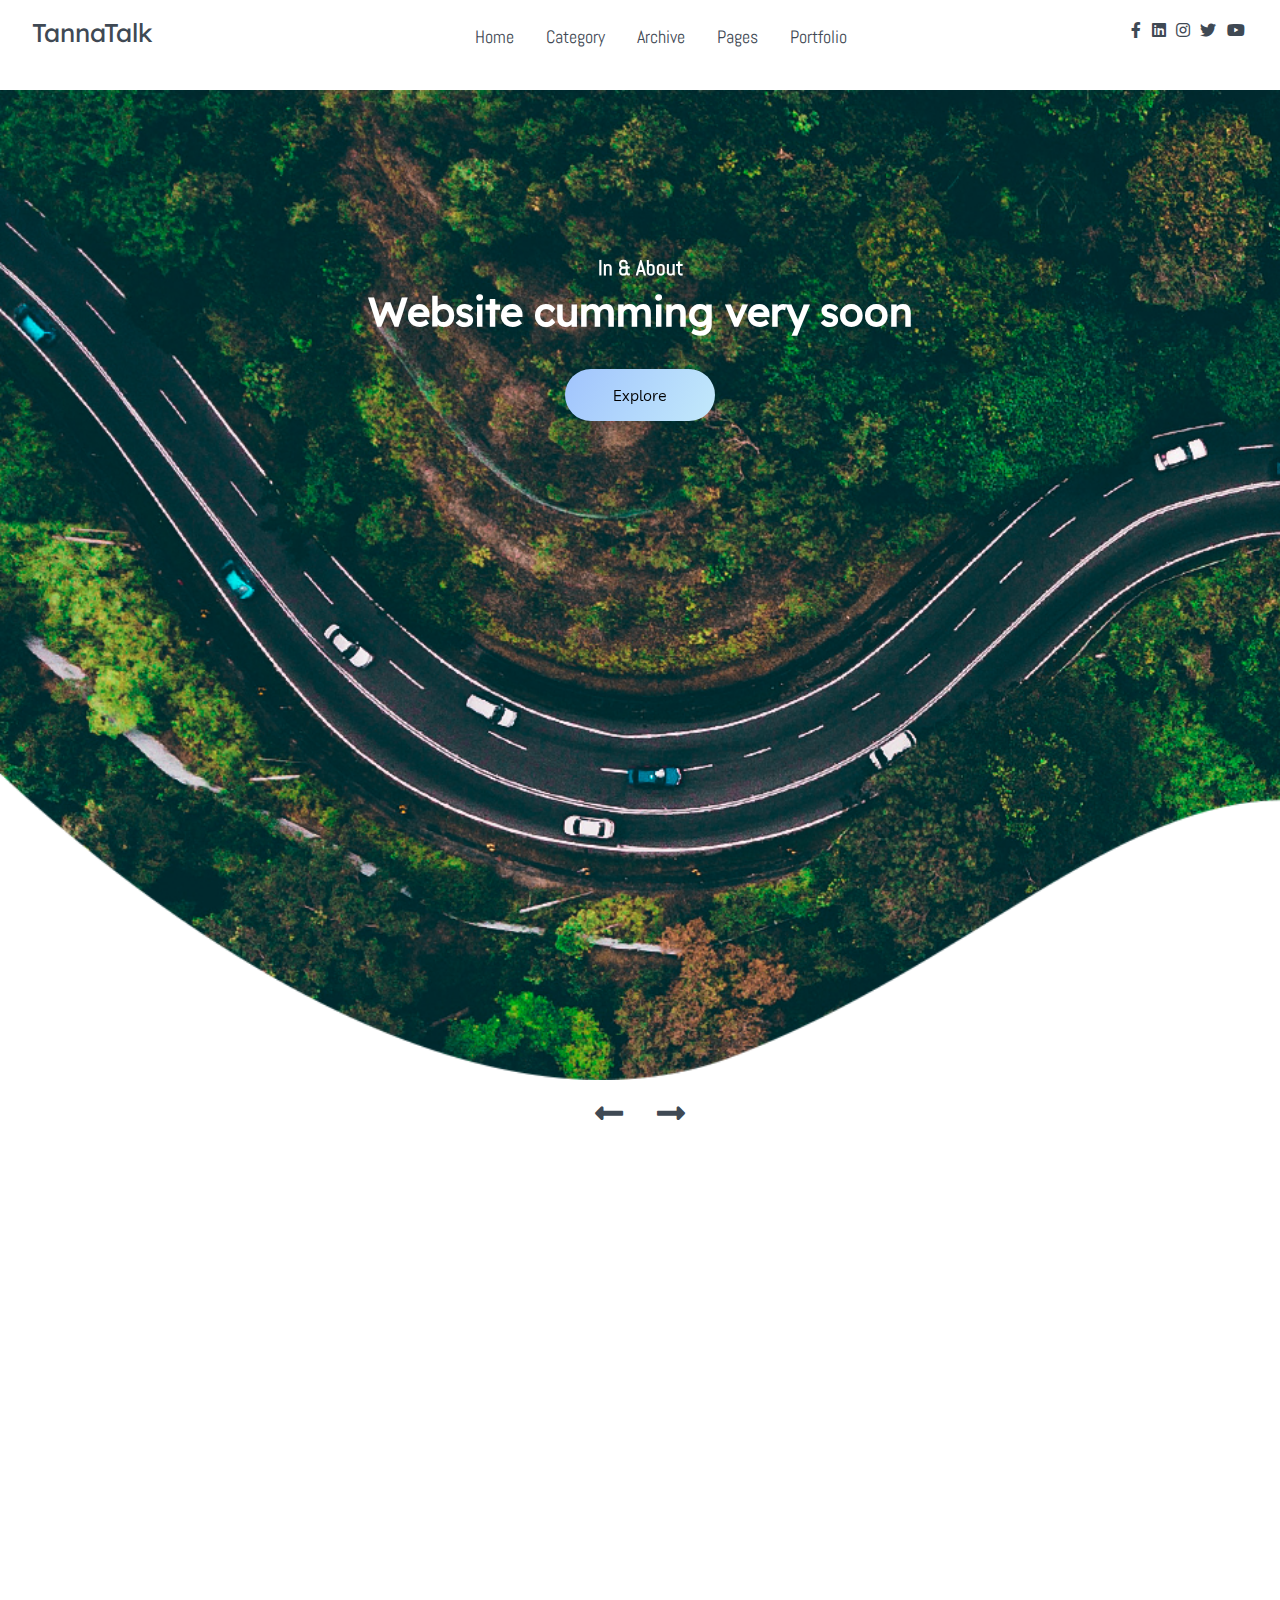
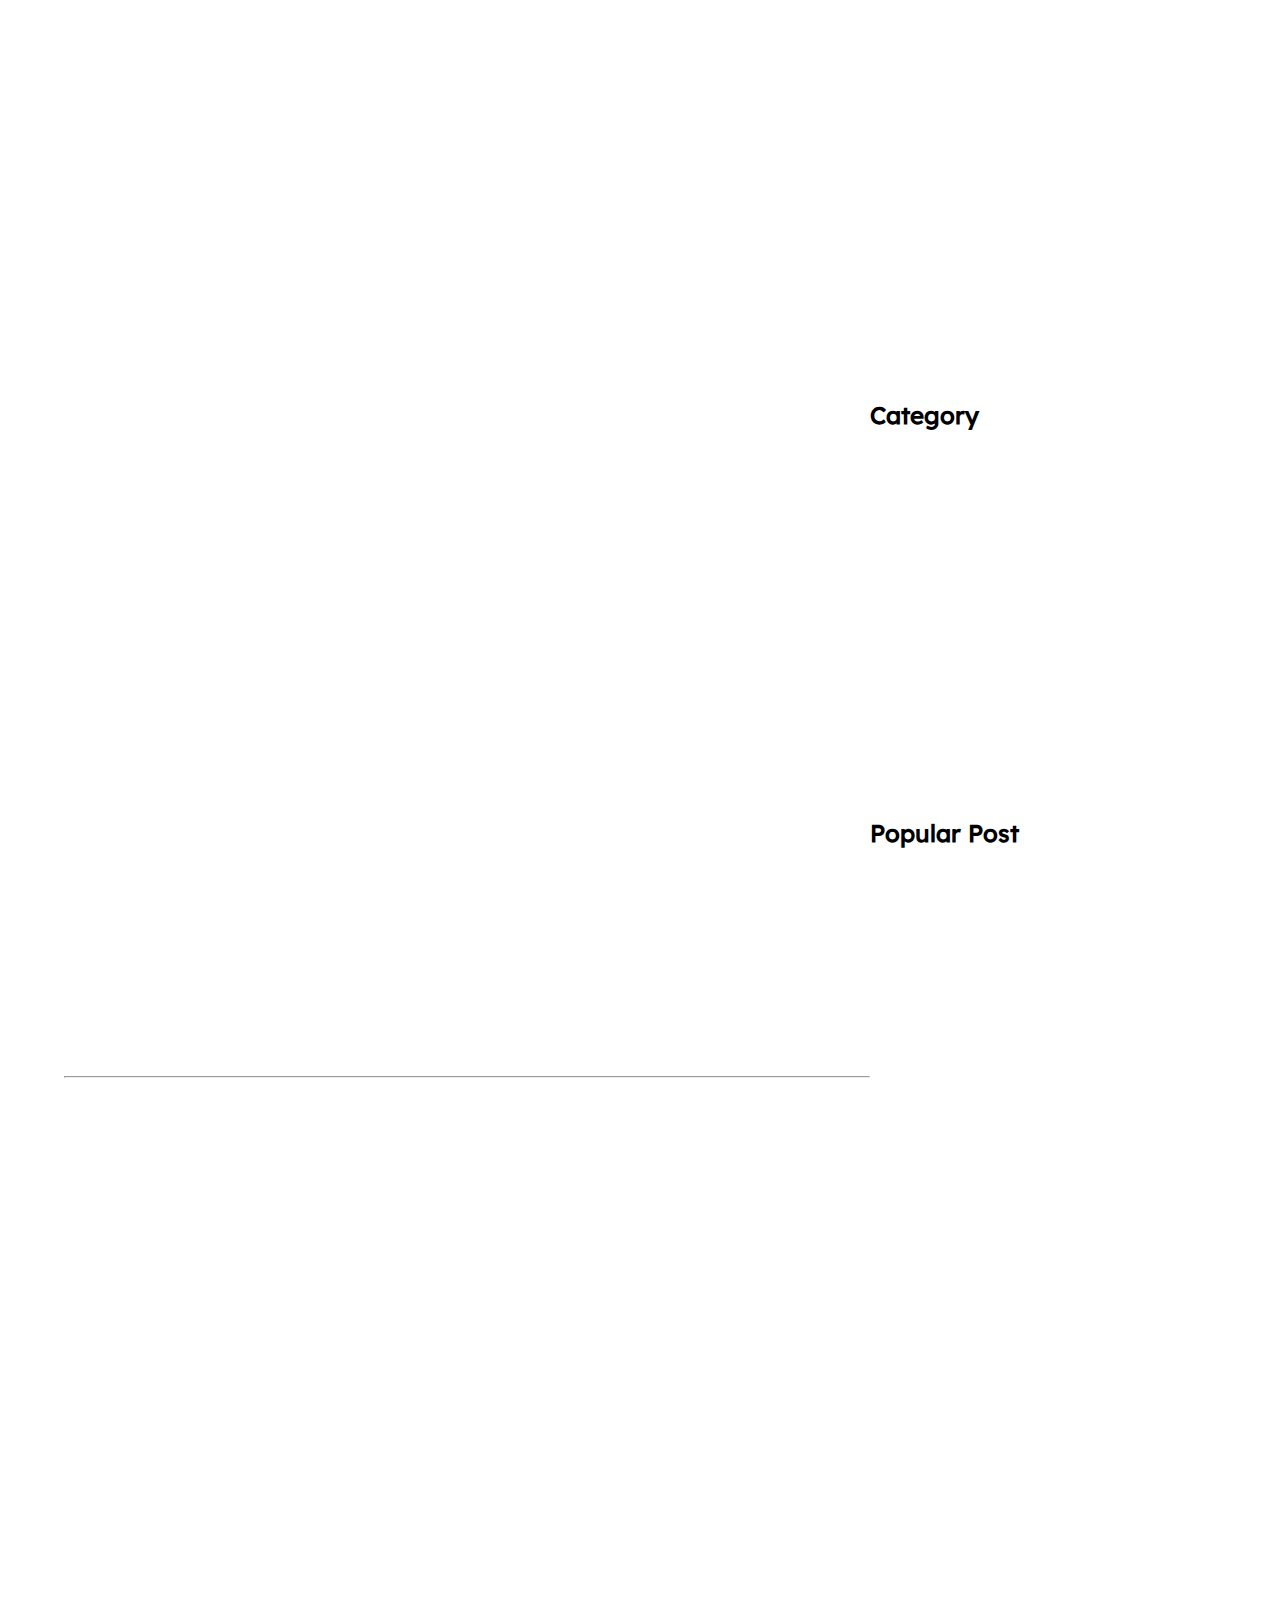
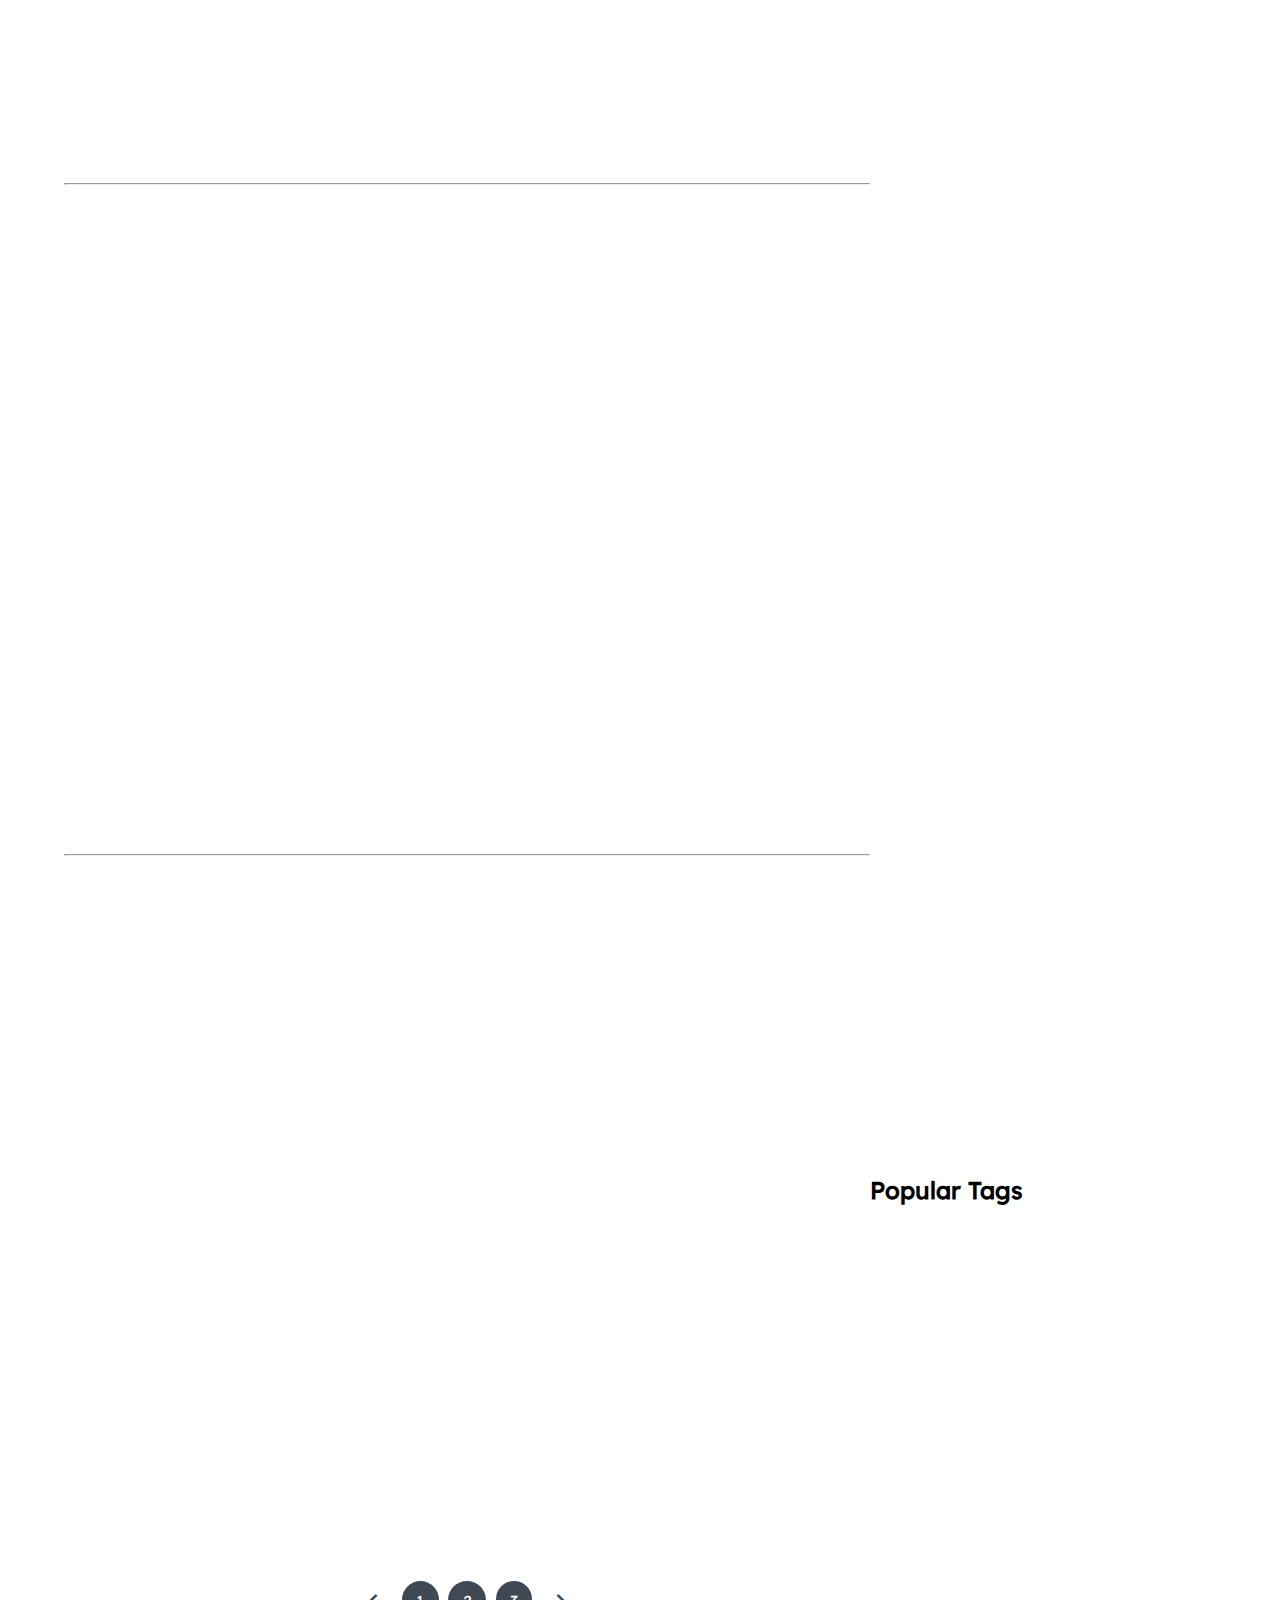
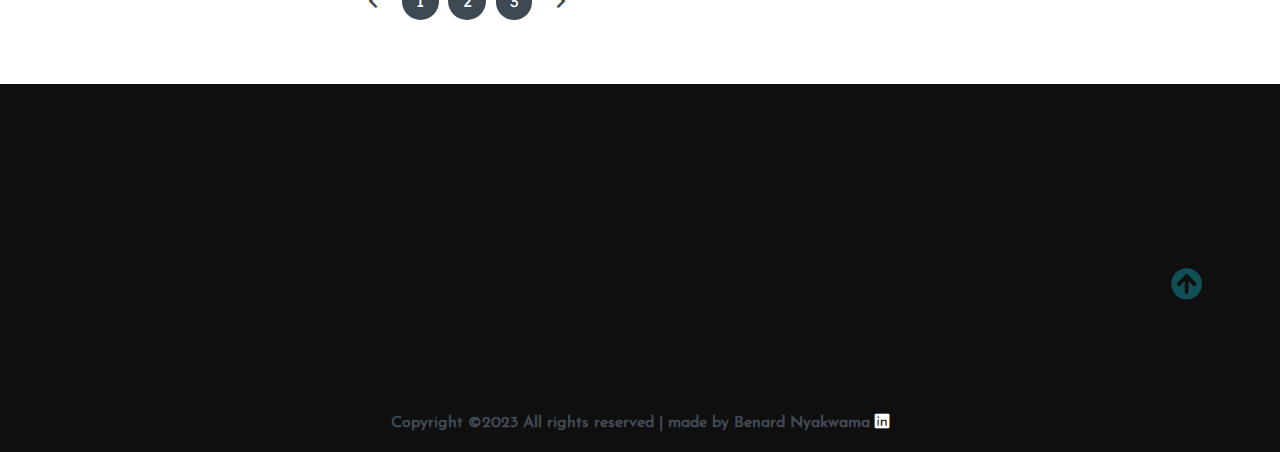
==== index.html @ f49af549 "Rename Index.html to index.html" ====
<!DOCTYPE html>
<html lang="en">
  <head>
    <meta charset="UTF-8" />
    <meta name="viewport" content="width=device-width, initial-scale=1.0" />
    <meta http-equiv="X-UA-Compatible" content="ie=edge" />
    <title>Blooger</title>

    <!-- Font Awesome Icons -->
    <link rel="stylesheet" href="./css/all.css" />

    <!-- --------- Owl-Carousel ------------------->
    <link rel="stylesheet" href="./css/owl.carousel.min.css" />
    <link rel="stylesheet" href="./css/owl.theme.default.min.css" />

    <!-- ------------ AOS Library ------------------------- -->
    <link rel="stylesheet" href="./css/aos.css" />

    <!-- Custom Style   -->
    <link rel="stylesheet" href="./css/Style.css" />
  </head>

  <body>
    <!-- ----------------------------  Navigation ---------------------------------------------- -->

    <nav class="nav">
      <div class="nav-menu flex-row">
        <div class="nav-brand">
          <a href="#" class="text-gray">TannaTalk</a>
        </div>
        <div class="toggle-collapse">
          <div class="toggle-icons">
            <i class="fas fa-bars"></i>
          </div>
        </div>
        <div>
          <ul class="nav-items">
            <li class="nav-link">
              <a href="#">Home</a>
            </li>
            <li class="nav-link">
              <a href="#">Category</a>
            </li>
            <li class="nav-link">
              <a href="#">Archive</a>
            </li>
            <li class="nav-link">
              <a href="#">Pages</a>
            </li>
            <li class="nav-link">
              <a href="portfolio.html">Portfolio</a>
            </li>
          </ul>
        </div>
        <div class="social text-gray">
          <a href="#"><i class="fab fa-facebook-f"></i></a>
          <a href="https://www.linkedin.com/in/benard-nyakwama-08047a1a4/"
            ><i class="fab fa-linkedin"></i
          ></a>
          <a href="#"><i class="fab fa-instagram"></i></a>
          <a href="https://twitter.com/bennardtanna"
            ><i class="fab fa-twitter"></i
          ></a>
          <a href="#"><i class="fab fa-youtube"></i></a>
        </div>
      </div>
    </nav>

    <!-- ------------x---------------  Navigation --------------------------x------------------- -->

    <!----------------------------- Main Site Section ------------------------------>

    <main>
      <!------------------------ Site Title ---------------------->

      <section class="site-title">
        <div class="site-background" data-aos="fade-up" data-aos-delay="100">
          <h3>In & About</h3>
          <h1>Website cumming very soon</h1>
          <button class="btn">Explore</button>
        </div>
      </section>

      <!------------x----------- Site Title ----------x----------->

      <!-- --------------------- Blog Carousel ----------------- -->

      <section>
        <div class="blog">
          <div class="container">
            <div class="owl-carousel owl-theme blog-post">
              <div
                class="blog-content"
                data-aos="fade-right"
                data-aos-delay="200"
              >
                <img src="./assets/Blog-post/post-1.jpg" alt="post-1" />
                <div class="blog-title">
                  <h3>London Fashion week's continued the evolution</h3>
                  <button class="btn btn-blog">Fashion</button>
                  <span>2 minutes</span>
                </div>
              </div>
              <div class="blog-content" data-aos="fade-in" data-aos-delay="200">
                <img src="./assets/Blog-post/post-3.jpg" alt="post-1" />
                <div class="blog-title">
                  <h3>London Fashion week's continued the evolution</h3>
                  <button class="btn btn-blog">Fashion</button>
                  <span>2 minutes</span>
                </div>
              </div>
              <div
                class="blog-content"
                data-aos="fade-left"
                data-aos-delay="200"
              >
                <img src="./assets/Blog-post/post-2.jpg" alt="post-1" />
                <div class="blog-title">
                  <h3>London Fashion week's continued the evolution</h3>
                  <button class="btn btn-blog">Fashion</button>
                  <span>2 minutes</span>
                </div>
              </div>
              <div
                class="blog-content"
                data-aos="fade-right"
                data-aos-delay="200"
              >
                <img src="./assets/Blog-post/post-5.png" alt="post-1" />
                <div class="blog-title">
                  <h3>London Fashion week's continued the evolution</h3>
                  <button class="btn btn-blog">Fashion</button>
                  <span>2 minutes</span>
                </div>
              </div>
            </div>
            <div class="owl-navigation">
              <span class="owl-nav-prev"
                ><i class="fas fa-long-arrow-alt-left"></i
              ></span>
              <span class="owl-nav-next"
                ><i class="fas fa-long-arrow-alt-right"></i
              ></span>
            </div>
          </div>
        </div>
      </section>

      <!-- ----------x---------- Blog Carousel --------x-------- -->

      <!-- ---------------------- Site Content -------------------------->

      <section class="container">
        <div class="site-content">
          <div class="posts">
            <div class="post-content" data-aos="zoom-in" data-aos-delay="200">
              <div class="post-image">
                <div>
                  <img
                    src="./assets/Blog-post/blog1.png"
                    class="img"
                    alt="blog1"
                  />
                </div>
                <div class="post-info flex-row">
                  <span
                    ><i class="fas fa-user text-gray"></i
                    >&nbsp;&nbsp;Admin</span
                  >
                  <span
                    ><i class="fas fa-calendar-alt text-gray"></i
                    >&nbsp;&nbsp;January 23, 2023</span
                  >
                  <span>2 Commets</span>
                </div>
              </div>
              <div class="post-title">
                <a href="#"
                  >Why should boys have all the fun? it's the women who are
                  making india an alcohol-loving contry</a
                >
                <p>
                  Lorem ipsum dolor sit amet consectetur adipisicing elit. Neque
                  voluptas deserunt beatae adipisci iusto totam placeat corrupti
                  ipsum, tempora magnam incidunt aperiam tenetur a nobis,
                  voluptate, numquam architecto fugit. Eligendi quidem ipsam
                  ducimus minus magni illum similique veniam tempore unde?
                </p>
                <button class="btn post-btn">
                  Read More &nbsp; <i class="fas fa-arrow-right"></i>
                </button>
              </div>
            </div>
            <hr />
            <div class="post-content" data-aos="zoom-in" data-aos-delay="200">
              <div class="post-image">
                <div>
                  <img
                    src="./assets/Blog-post/blog2.png"
                    class="img"
                    alt="blog1"
                  />
                </div>
                <div class="post-info flex-row">
                  <span
                    ><i class="fas fa-user text-gray"></i
                    >&nbsp;&nbsp;Admin</span
                  >
                  <span
                    ><i class="fas fa-calendar-alt text-gray"></i
                    >&nbsp;&nbsp;January 23, 2023</span
                  >
                  <span>7 Commets</span>
                </div>
              </div>
              <div class="post-title">
                <a href="#"
                  >Why should boys have all the fun? it's the women who are
                  making india an alcohol-loving contry</a
                >
                <p>
                  Lorem ipsum dolor sit amet consectetur adipisicing elit. Neque
                  voluptas deserunt beatae adipisci iusto totam placeat corrupti
                  ipsum, tempora magnam incidunt aperiam tenetur a nobis,
                  voluptate, numquam architecto fugit. Eligendi quidem ipsam
                  ducimus minus magni illum similique veniam tempore unde?
                </p>
                <button class="btn post-btn">
                  Read More &nbsp; <i class="fas fa-arrow-right"></i>
                </button>
              </div>
            </div>
            <hr />
            <div class="post-content" data-aos="zoom-in" data-aos-delay="200">
              <div class="post-image">
                <div>
                  <img
                    src="./assets/Blog-post/blog3.png"
                    class="img"
                    alt="blog1"
                  />
                </div>
                <div class="post-info flex-row">
                  <span
                    ><i class="fas fa-user text-gray"></i
                    >&nbsp;&nbsp;Admin</span
                  >
                  <span
                    ><i class="fas fa-calendar-alt text-gray"></i
                    >&nbsp;&nbsp;January 23, 2023</span
                  >
                  <span>5 Commets</span>
                </div>
              </div>
              <div class="post-title">
                <a href="#"
                  >New data recording system to better analyse road accidents</a
                >
                <p>
                  Lorem ipsum dolor sit amet consectetur adipisicing elit. Neque
                  voluptas deserunt beatae adipisci iusto totam placeat corrupti
                  ipsum, tempora magnam incidunt aperiam tenetur a nobis,
                  voluptate, numquam architecto fugit. Eligendi quidem ipsam
                  ducimus minus magni illum similique veniam tempore unde?
                </p>
                <button class="btn post-btn">
                  Read More &nbsp; <i class="fas fa-arrow-right"></i>
                </button>
              </div>
            </div>
            <hr />
            <div class="post-content" data-aos="zoom-in" data-aos-delay="200">
              <div class="post-image">
                <div>
                  <img
                    src="./assets/Blog-post/blog4.png"
                    class="img"
                    alt="blog1"
                  />
                </div>
                <div class="post-info flex-row">
                  <span
                    ><i class="fas fa-user text-gray"></i
                    >&nbsp;&nbsp;Admin</span
                  >
                  <span
                    ><i class="fas fa-calendar-alt text-gray"></i
                    >&nbsp;&nbsp;January 23, 2023</span
                  >
                  <span>12 Commets</span>
                </div>
              </div>
              <div class="post-title">
                <a href="#"
                  >New data recording system to better analyse road accidents</a
                >
                <p>
                  Lorem ipsum dolor sit amet consectetur adipisicing elit. Neque
                  voluptas deserunt beatae adipisci iusto totam placeat corrupti
                  ipsum, tempora magnam incidunt aperiam tenetur a nobis,
                  voluptate, numquam architecto fugit. Eligendi quidem ipsam
                  ducimus minus magni illum similique veniam tempore unde?
                </p>
                <button class="btn post-btn">
                  Read More &nbsp; <i class="fas fa-arrow-right"></i>
                </button>
              </div>
            </div>
            <div class="pagination flex-row">
              <a href="#"><i class="fas fa-chevron-left"></i></a>
              <a href="#" class="pages">1</a>
              <a href="#" class="pages">2</a>
              <a href="#" class="pages">3</a>
              <a href="#"><i class="fas fa-chevron-right"></i></a>
            </div>
          </div>
          <aside class="sidebar">
            <div class="category">
              <h2>Category</h2>
              <ul class="category-list">
                <li
                  class="list-items"
                  data-aos="fade-left"
                  data-aos-delay="100"
                >
                  <a href="#">Software</a>
                  <span>(05)</span>
                </li>
                <li
                  class="list-items"
                  data-aos="fade-left"
                  data-aos-delay="200"
                >
                  <a href="#">Techonlogy</a>
                  <span>(02)</span>
                </li>
                <li
                  class="list-items"
                  data-aos="fade-left"
                  data-aos-delay="300"
                >
                  <a href="#">Lifestyle</a>
                  <span>(07)</span>
                </li>
                <li
                  class="list-items"
                  data-aos="fade-left"
                  data-aos-delay="400"
                >
                  <a href="#">Shopping</a>
                  <span>(01)</span>
                </li>
                <li
                  class="list-items"
                  data-aos="fade-left"
                  data-aos-delay="500"
                >
                  <a href="#">Food</a>
                  <span>(08)</span>
                </li>
              </ul>
            </div>
            <div class="popular-post">
              <h2>Popular Post</h2>
              <div class="post-content" data-aos="flip-up" data-aos-delay="200">
                <div class="post-image">
                  <div>
                    <img
                      src="./assets/popular-post/m-blog-1.jpg"
                      class="img"
                      alt="blog1"
                    />
                  </div>
                  <div class="post-info flex-row">
                    <span
                      ><i class="fas fa-calendar-alt text-gray"></i
                      >&nbsp;&nbsp;January 14, 2019</span
                    >
                    <span>2 Commets</span>
                  </div>
                </div>
                <div class="post-title">
                  <a href="#"
                    >New data recording system to better analyse road
                    accidents</a
                  >
                </div>
              </div>
              <div class="post-content" data-aos="flip-up" data-aos-delay="300">
                <div class="post-image">
                  <div>
                    <img
                      src="./assets/popular-post/m-blog-2.jpg"
                      class="img"
                      alt="blog1"
                    />
                  </div>
                  <div class="post-info flex-row">
                    <span
                      ><i class="fas fa-calendar-alt text-gray"></i
                      >&nbsp;&nbsp;January 14, 2019</span
                    >
                    <span>2 Commets</span>
                  </div>
                </div>
                <div class="post-title">
                  <a href="#"
                    >New data recording system to better analyse road
                    accidents</a
                  >
                </div>
              </div>
              <div class="post-content" data-aos="flip-up" data-aos-delay="400">
                <div class="post-image">
                  <div>
                    <img
                      src="./assets/popular-post/m-blog-3.jpg"
                      class="img"
                      alt="blog1"
                    />
                  </div>
                  <div class="post-info flex-row">
                    <span
                      ><i class="fas fa-calendar-alt text-gray"></i
                      >&nbsp;&nbsp;January 14, 2019</span
                    >
                    <span>2 Commets</span>
                  </div>
                </div>
                <div class="post-title">
                  <a href="#"
                    >New data recording system to better analyse road
                    accidents</a
                  >
                </div>
              </div>
              <div class="post-content" data-aos="flip-up" data-aos-delay="500">
                <div class="post-image">
                  <div>
                    <img
                      src="./assets/popular-post/m-blog-4.jpg"
                      class="img"
                      alt="blog1"
                    />
                  </div>
                  <div class="post-info flex-row">
                    <span
                      ><i class="fas fa-calendar-alt text-gray"></i
                      >&nbsp;&nbsp;January 14, 2019</span
                    >
                    <span>2 Commets</span>
                  </div>
                </div>
                <div class="post-title">
                  <a href="#"
                    >New data recording system to better analyse road
                    accidents</a
                  >
                </div>
              </div>
              <div class="post-content" data-aos="flip-up" data-aos-delay="600">
                <div class="post-image">
                  <div>
                    <img
                      src="./assets/popular-post/m-blog-5.jpg"
                      class="img"
                      alt="blog1"
                    />
                  </div>
                  <div class="post-info flex-row">
                    <span
                      ><i class="fas fa-calendar-alt text-gray"></i
                      >&nbsp;&nbsp;January 14, 2019</span
                    >
                    <span>2 Commets</span>
                  </div>
                </div>
                <div class="post-title">
                  <a href="#"
                    >New data recording system to better analyse road
                    accidents</a
                  >
                </div>
              </div>
            </div>
            <div class="newsletter" data-aos="fade-up" data-aos-delay="300">
              <h2>Newsletter</h2>
              <div class="form-element">
                <input type="text" class="input-element" placeholder="Email" />
                <button class="btn form-btn">Subscribe</button>
              </div>
            </div>
            <div class="popular-tags">
              <h2>Popular Tags</h2>
              <div class="tags flex-row">
                <span class="tag" data-aos="flip-up" data-aos-delay="100"
                  >Sports</span
                >
                <span class="tag" data-aos="flip-up" data-aos-delay="200"
                  >Technology</span
                >
                <span class="tag" data-aos="flip-up" data-aos-delay="300"
                  >Travel</span
                >
                <span class="tag" data-aos="flip-up" data-aos-delay="400"
                  >Politics</span
                >
                <span class="tag" data-aos="flip-up" data-aos-delay="500"
                  >design</span
                >
                <span class="tag" data-aos="flip-up" data-aos-delay="600"
                  >Lifestyle</span
                >
                <span class="tag" data-aos="flip-up" data-aos-delay="700"
                  >Love</span
                >
                <span class="tag" data-aos="flip-up" data-aos-delay="800"
                  >Software</span
                >
              </div>
            </div>
          </aside>
        </div>
      </section>

      <!-- -----------x---------- Site Content -------------x------------>
    </main>

    <!---------------x------------- Main Site Section ---------------x-------------->

    <!-- --------------------------- Footer ---------------------------------------- -->

    <footer class="footer">
      <div class="container">
        <div class="about-us" data-aos="fade-right" data-aos-delay="200">
          <h2>About us</h2>
          <p>
            Lorem ipsum dolor sit amet consectetur adipisicing elit. Accusantium
            quia atque nemo ad modi officiis iure, autem nulla tenetur
            repellendus.
          </p>
        </div>
        <div class="newsletter" data-aos="fade-right" data-aos-delay="200">
          <h2>Newsletter</h2>
          <p>Stay update with our latest</p>
          <div class="form-element">
            <input type="text" placeholder="Email" /><span
              ><i class="fas fa-chevron-right"></i
            ></span>
          </div>
        </div>
        <div class="instagram" data-aos="fade-left" data-aos-delay="200">
          <h2>Instagram</h2>
          <div class="flex-row">
            <img src="./assets/instagram/thumb-card3.png" alt="insta1" />
            <img src="./assets/instagram/thumb-card4.png" alt="insta2" />
            <img src="./assets/instagram/thumb-card5.png" alt="insta3" />
          </div>
          <div class="flex-row">
            <img src="./assets/instagram/thumb-card6.png" alt="insta4" />
            <img src="./assets/instagram/thumb-card7.png" alt="insta5" />
            <img src="./assets/instagram/thumb-card8.png" alt="insta6" />
          </div>
        </div>
        <div class="follow" data-aos="fade-left" data-aos-delay="200">
          <h2>Follow us</h2>
          <p>Let us be Social</p>
          <div>
            <a href="https://twitter.com/bennardtanna"></a
            ><i class="fab fa-twitter"></i>
            <i class="fab fa-facebook-f"></i>
            <i class="fab fa-instagram"></i>
            <i class="fab fa-youtube"></i>
          </div>
        </div>
      </div>
      <div class="rights flex-row">
        <h4 class="text-gray">
          Copyright ©2023 All rights reserved | made by Benard Nyakwama
          <a href="https://www.linkedin.com/in/benard-nyakwama-08047a1a4/"
            ><i class="fab fa-linkedin"></i
          ></a>
        </h4>
      </div>
      <div class="move-up">
        <span><i class="fas fa-arrow-circle-up fa-2x"></i></span>
      </div>
    </footer>

    <!-- -------------x------------- Footer --------------------x------------------- -->

    <!-- Jquery Library file -->
    <script src="./js/Jquery3.4.1.min.js"></script>

    <!-- --------- Owl-Carousel js ------------------->
    <script src="./js/owl.carousel.min.js"></script>

    <!-- ------------ AOS js Library  ------------------------- -->
    <script src="./js/aos.js"></script>

    <!-- Custom Javascript file -->
    <script src="./js/main.js"></script>
  </body>
</html>
---- css/Style.css ----
@import url("../css/fonts.css");

html,
body {
  margin: 0%;
  box-sizing: border-box;
  overflow-x: hidden;
}

:root {
  /*      Theme colors        */
  --text-gray: #3f4954;
  --text-light: #686666da;
  --bg-color: #0f0f0f;
  --white: #ffffff;
  --midnight: #104f55;

  /* gradient color   */
  --sky: linear-gradient(120deg, #a1c4fd 0%, #c2e9fb 100%);

  /*      theme font-family   */
  --Abel: "Abel", cursive;
  --Anton: "Anton", cursive;
  --Josefin: "Josefin", cursive;
  --Lexend: "Lexend", cursive;
  --Livvic: "Livvic", cursive;
}

/* ---------------- Global Classes ---------------*/

a {
  text-decoration: none;
  color: var(--text-gray);
}

.flex-row {
  display: flex;
  flex-direction: row;
  flex-wrap: wrap;
}

ul {
  list-style-type: none;
}

h1 {
  font-family: var(--Lexend);
  font-size: 2.5rem;
}

h2 {
  font-family: var(--Lexend);
}

h3 {
  font-family: var(--Abel);
  font-size: 1.3rem;
}

button.btn {
  border: none;
  border-radius: 2rem;
  padding: 1rem 3rem;
  font-size: 1rem;
  font-family: var(--Livvic);
  cursor: pointer;
}

span {
  font-family: var(--Abel);
}

.container {
  margin: 0 5vw;
}

.text-gray {
  color: var(--text-gray);
}

p {
  font-family: var(--Lexend);
  color: var(--text-light);
}

/* ------x------- Global Classes -------x-------*/

/* --------------- navbar ----------------- */

.nav {
  background: white;
  padding: 0 2rem;
  height: 0rem;
  min-height: 10vh;
  overflow: hidden;
  transition: height 1s ease-in-out;
}

.nav .nav-menu {
  justify-content: space-between;
}

.nav .toggle-collapse {
  position: absolute;
  top: 0%;
  width: 90%;
  cursor: pointer;
  display: none;
}

.nav .toggle-collapse .toggle-icons {
  display: flex;
  justify-content: flex-end;
  padding: 1.7rem 0;
}

.nav .toggle-collapse .toggle-icons i {
  font-size: 1.4rem;
  color: var(--text-gray);
}

.collapse {
  height: 30rem;
}

.nav .nav-items {
  display: flex;
  margin: 0;
}

.nav .nav-items .nav-link {
  padding: 1.6rem 1rem;
  font-size: 1.1rem;
  position: relative;
  font-family: var(--Abel);
  font-size: 1.1rem;
}

.nav .nav-items .nav-link:hover {
  background-color: var(--midnight);
}

.nav .nav-items .nav-link:hover a {
  color: var(--white);
}

.nav .nav-brand a {
  font-size: 1.6rem;
  padding: 1rem 0;
  display: block;
  font-family: var(--Lexend);
  font-size: 1.6rem;
}

.nav .social {
  padding: 1.4rem 0;
}

.nav .social i {
  padding: 0 0.2rem;
}

.nav .social i:hover {
  color: #a1c4cf;
}

/* -------x------- navbar ---------x------- */

/* ----------------- Main Content----------- */

/* --------------- Site title ---------------- */
main .site-title {
  background: url("../assets/Background-image.png");
  background-size: cover;
  height: 110vh;
  display: flex;
  justify-content: center;
}

main .site-title .site-background {
  padding-top: 10rem;
  text-align: center;
  color: var(--white);
}

main .site-title h1,
h3 {
  margin: 0.3rem;
}

main .site-title .btn {
  margin: 1.8rem;
  background: var(--sky);
}

main .site-title .btn:hover {
  background: transparent;
  border: 1px solid var(--white);
  color: var(--white);
}

/* --------x------ Site title --------x------- */

/* --------------- Blog Carousel ------------ */

main .blog {
  /* background: url("../assets/Abract01.png"); */
  background-repeat: no-repeat;
  background-position: right;
  height: 100vh;
  width: 100%;
  background-size: 65%;
}

main .blog .blog-post {
  padding-top: 6rem;
}

main .blog-post .blog-content {
  display: flex;
  flex-direction: column;
  text-align: center;
  width: 80%;
  margin: 3rem 2rem;
  box-shadow: 0 15px 20px rgba(0, 0, 0, 0.2);
}

main .blog-content .blog-title {
  padding: 2rem 0;
}

main .blog-content .btn-blog {
  padding: 0.7rem 2rem;
  background: var(--sky);
  margin: 0.5rem;
}

main .blog-content span {
  display: block;
}

section .container .owl-nav {
  position: absolute;
  top: 0%;
  margin: 0 auto;
  width: 100%;
}

.owl-nav .owl-prev .owl-nav-prev,
.owl-nav .owl-next .owl-nav-next {
  color: var(--text-gray);
  background: transparent;
  font-size: 2rem;
}

.owl-theme .owl-nav [class*="owl-"]:hover {
  background: transparent;
  color: var(--midnight);
}

.owl-theme .owl-nav [class*="owl-"] {
  outline: none;
}

/* -------x------- Blog Carousel -----x------ */

/* ---------------- Site Content ----------------*/

main .site-content {
  display: grid;
  grid-template-columns: 70% 30%;
}

main .post-content {
  width: 100%;
}

main .site-content .post-content > .post-image,
.post-title {
  padding: 1rem 2rem;
  position: relative;
}

main .site-content .post-content > .post-image .post-info {
  background: var(--sky);
  padding: 1rem;
  position: absolute;
  bottom: 0%;
  left: 20vw;
  border-radius: 3rem;
}

main .site-content .post-content > .post-image > div {
  overflow: hidden;
}

main .site-content .post-content > .post-image .img {
  width: 100%;
  transition: all 1s ease;
}

main .site-content .post-content > .post-image .img:hover {
  transform: scale(1.3);
}

main .site-content .post-content > .post-image .post-info span {
  margin: 0 0.5rem;
}

main .post-content .post-title a {
  font-family: var(--Anton);
  font-size: 1.5rem;
}

.site-content .post-content .post-title .post-btn {
  border-radius: 0;
  padding: 0.7rem 1.5rem;
  background: var(--sky);
}

.site-content .pagination {
  justify-content: center;
  color: var(--text-gray);
  margin: 4rem 0;
}

.site-content .pagination a {
  padding: 0.6rem 0.9rem;
  border-radius: 2rem;
  margin: 0 0.3rem;
  font-family: var(--Lexend);
}

.site-content .pagination .pages {
  background: var(--text-gray);
  color: var(--white);
}

/* -------x-------- Site Content --------x-------*/

/* --------------- Sidebar ----------------------- */

.site-content > .sidebar .category-list {
  font-family: var(--Livvic);
}

.site-content > .sidebar .category-list .list-items {
  background: var(--sky);
  padding: 0.4rem 1rem;
  margin: 0.8rem 0;
  border-radius: 3rem;
  width: 70%;
  display: flex;
  justify-content: space-between;
}

.site-content > .sidebar .category-list .list-items a {
  color: black;
}

.site-content .sidebar .popular-post .post-content {
  padding: 1rem 0;
}

.site-content .sidebar .popular-post h2 {
  padding-top: 8rem;
}

.site-content .sidebar .popular-post .post-info {
  padding: 0.4rem 0.1rem !important;
  bottom: 0rem !important;
  left: 1.5rem !important;
  border-radius: 0rem !important;
  background: white !important;
}

.site-content .sidebar .popular-post .post-title a {
  font-size: 1rem;
}

.site-content .sidebar .newsletter {
  padding-top: 10rem;
}

.site-content .sidebar .newsletter .form-element {
  padding: 0.5rem 2rem;
}

.site-content .sidebar .newsletter .input-element {
  width: 80%;
  height: 1.9rem;
  padding: 0.3rem 0.5rem;
  font-family: var(--Lexend);
  font-size: 1rem;
}

.site-content .sidebar .newsletter .form-btn {
  border-radius: 0;
  padding: 0.8rem 32%;
  margin: 1rem 0;
  background: var(--sky);
}

.site-content .sidebar .popular-tags {
  padding: 5rem 0;
}

.site-content .sidebar .popular-tags .tags .tag {
  background: var(--sky);
  padding: 0.4rem 1rem;
  border-radius: 3rem;
  margin: 0.4rem 0.6rem;
}

/* -------x------- Sidebar -----------x----------- */

/* ---------x------- Main Content -----x----- */

/* ----------------- Footer --------------------- */

footer.footer {
  height: 100%;
  background: var(--bg-color);
  position: relative;
}

footer.footer .container {
  display: grid;
  grid-template-columns: repeat(4, 1fr);
}

footer.footer .container > div {
  flex-grow: 1;
  flex-basis: 0;
  padding: 3rem 0.9rem;
}

footer.footer .container h2 {
  color: var(--white);
}

footer.footer .newsletter .form-element {
  background: black;
  display: inline-block;
}

footer.footer .newsletter .form-element input {
  padding: 0.5rem 0.7rem;
  border: none;
  background: transparent;
  color: white;
  font-family: var(--Josefin);
  font-size: 1rem;
  width: 74%;
}

footer.footer .newsletter .form-element span {
  background: var(--sky);
  padding: 0.5rem 0.7rem;
  cursor: pointer;
}

footer.footer .instagram div > img {
  display: inline-block;
  width: 25%;
  height: 50%;
  margin: 0.3rem 0.4rem;
}

footer.footer .follow div i {
  color: var(--white);
  padding: 0 0.4rem;
}

footer.footer .rights {
  justify-content: center;
  font-family: var(--Josefin);
}

footer.footer .rights h4 a {
  color: var(--white);
}

footer.footer .move-up {
  position: absolute;
  right: 6%;
  top: 50%;
}

footer.footer .move-up span {
  color: var(--midnight);
}

footer.footer .move-up span:hover {
  color: var(--white);
  cursor: pointer;
}

/* ---------x------- Footer ----------x---------- */

/*              Viewport less then or equal to 1130px            */

@media only screen and (max-width: 1130px) {
  .site-content .post-content > .post-image .post-info {
    left: 2rem !important;
    bottom: 1.2rem !important;
    border-radius: 0% !important;
  }

  .site-content .sidebar .popular-post .post-info {
    display: none !important;
  }

  footer.footer .container {
    grid-template-columns: repeat(2, 1fr);
  }
}

/*      x       Viewport less then or equal to 1130px    x     */

/*              Viewport less then or equal to 750px            */

@media only screen and (max-width: 750px) {
  .nav .nav-menu,
  .nav .nav-items {
    flex-direction: column;
  }

  .nav .toggle-collapse {
    display: initial;
  }

  main .site-content {
    grid-template-columns: 100%;
  }

  footer.footer .container {
    grid-template-columns: repeat(1, 1fr);
  }
}

/*        x      Viewport less then or equal to 750px       x     */

/*              Viewport less then or equal to 520px            */

@media only screen and (max-width: 520px) {
  main .blog {
    height: 125vh;
  }

  .site-content .post-content > .post-image .post-info {
    display: none;
  }

  footer.footer .container > div {
    padding: 1rem 0.9rem !important;
  }

  footer .rights {
    padding: 0 1.4rem;
    text-align: center;
  }

  nav .toggle-collapse {
    width: 80% !important;
  }
}

/*        x      Viewport less then or equal to 520px       x     */
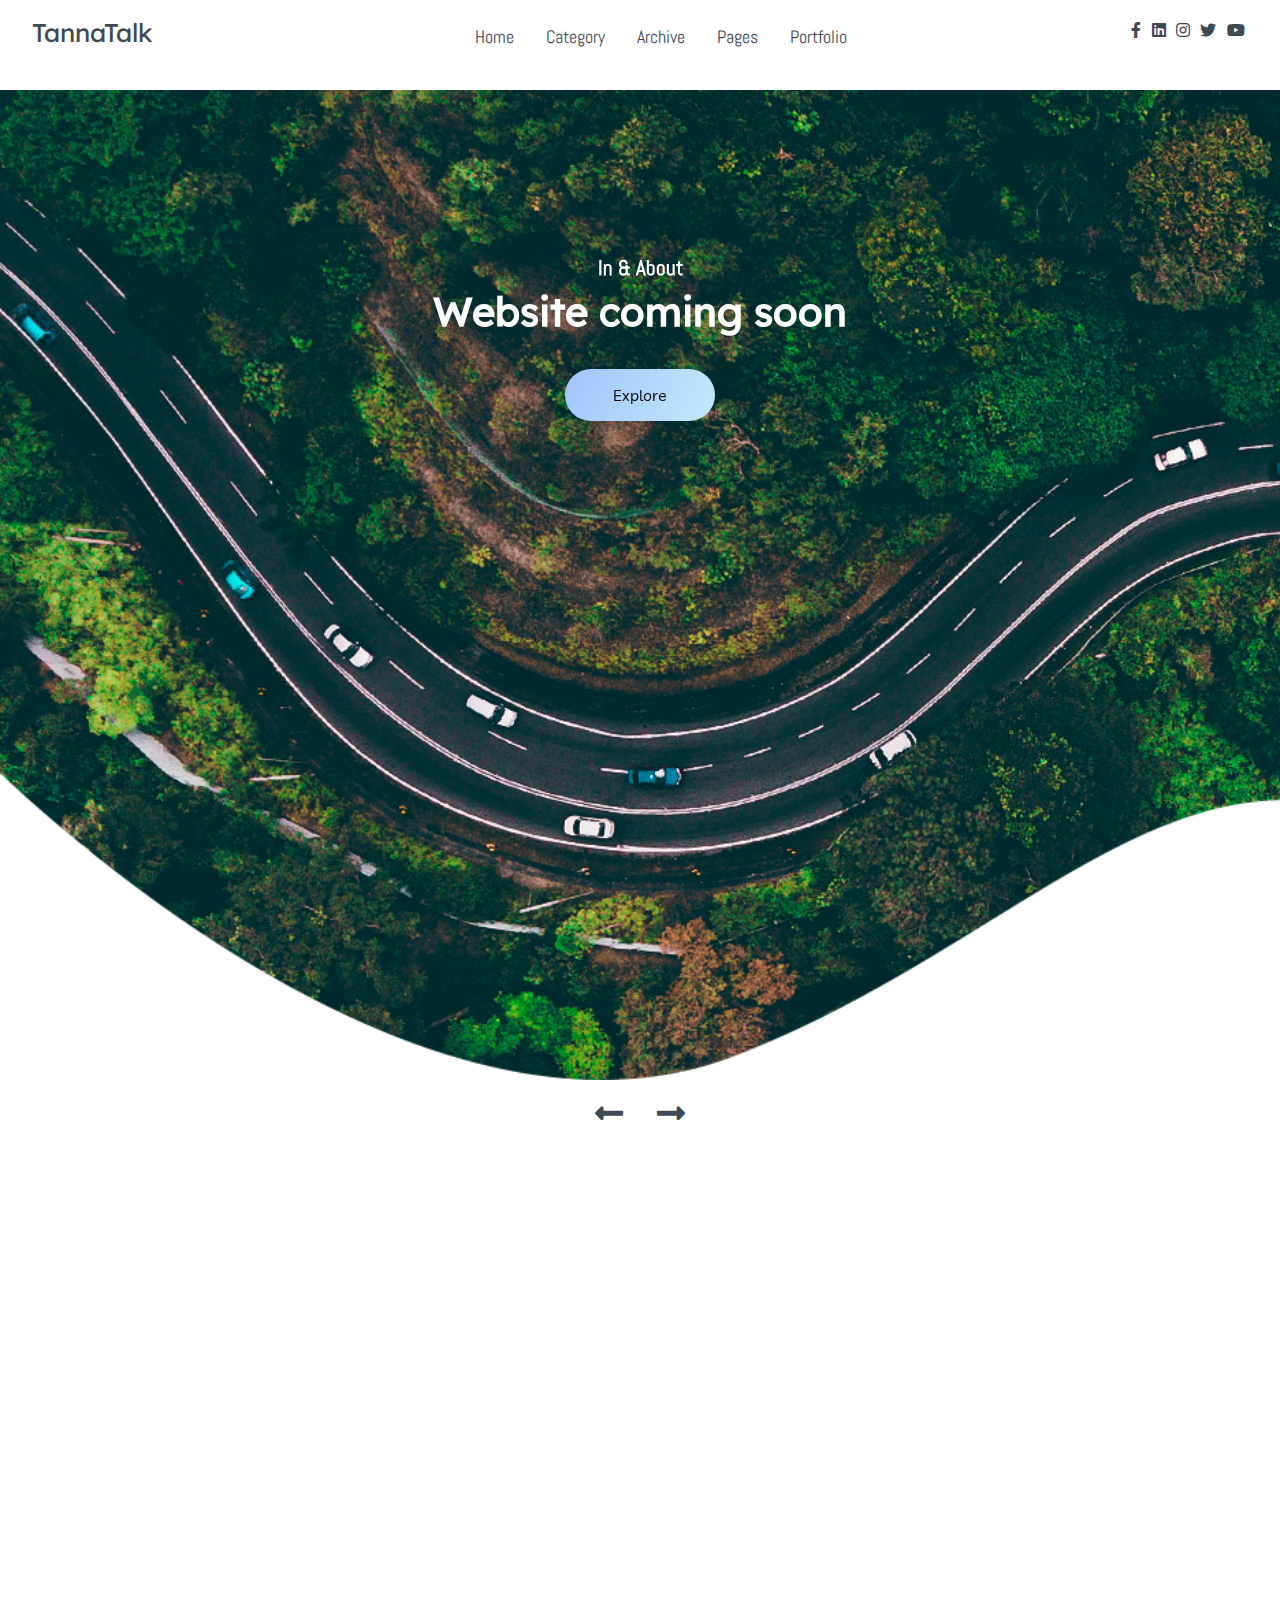
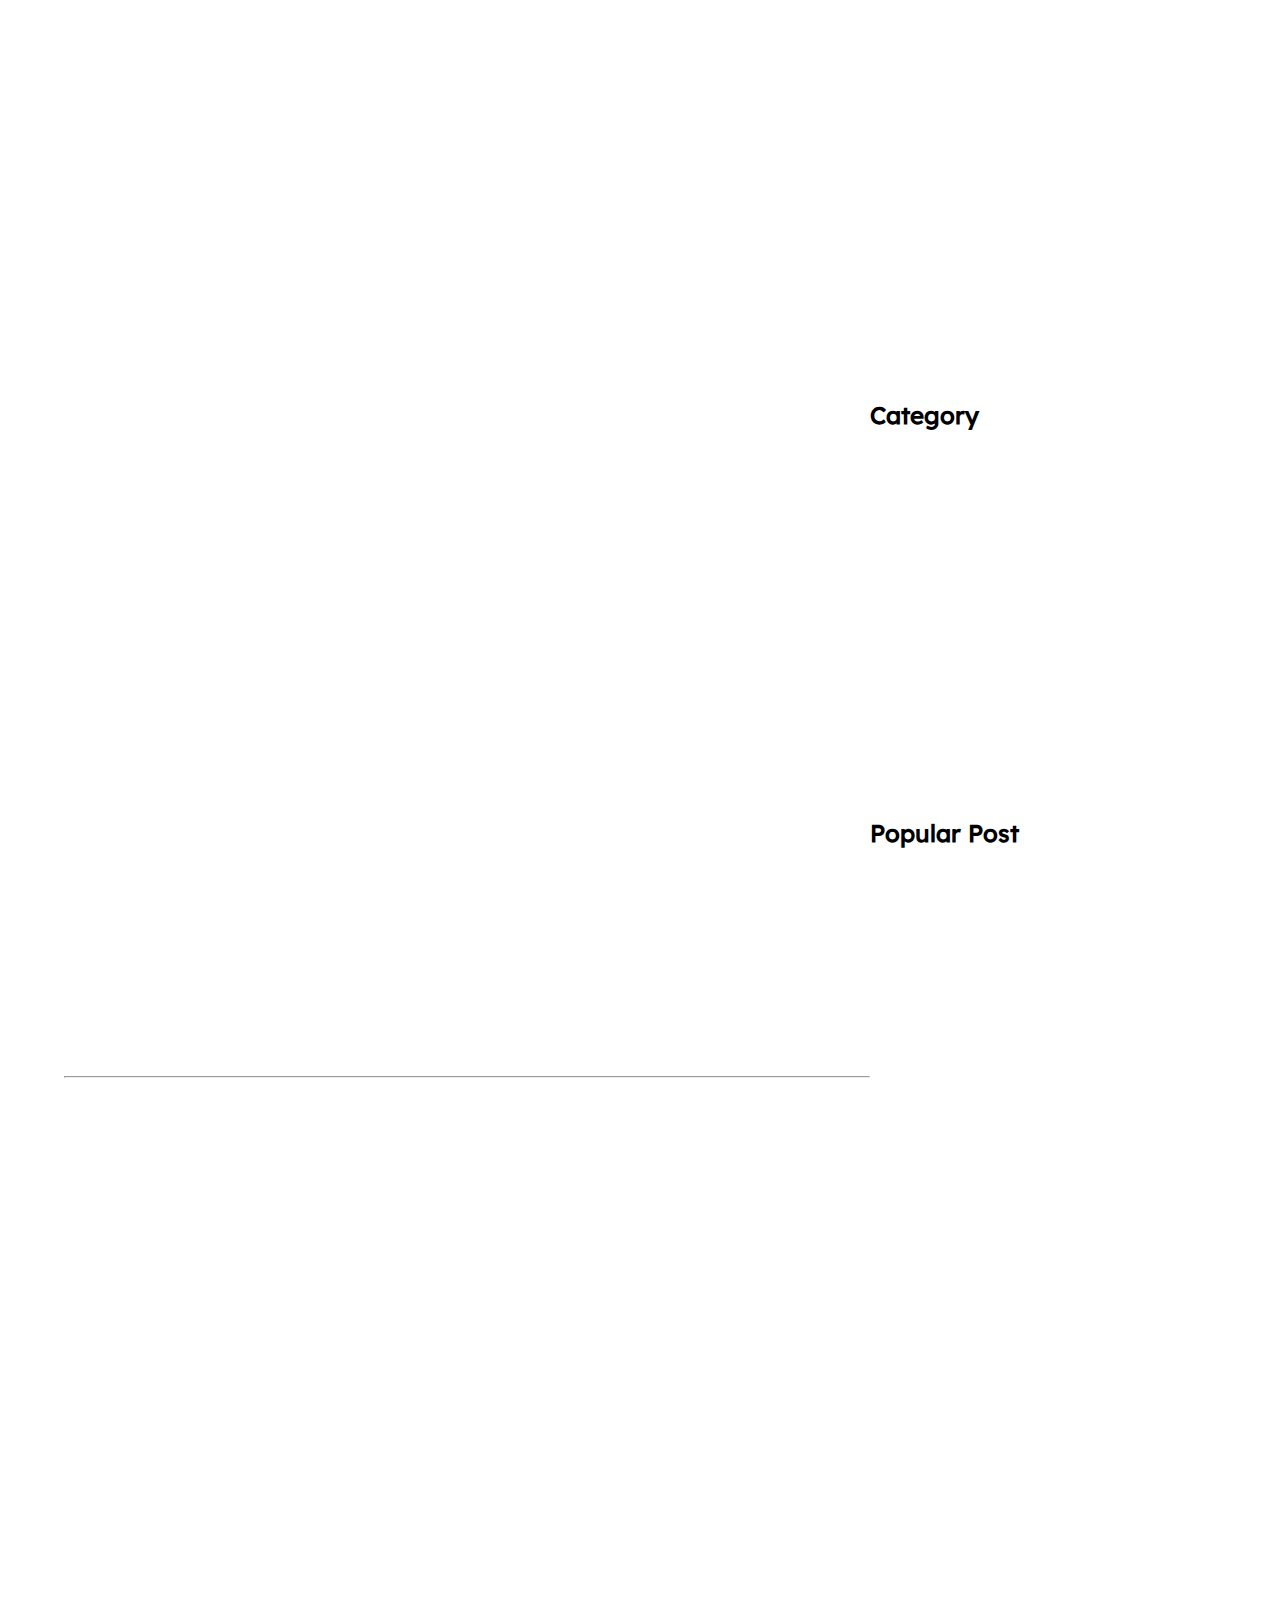
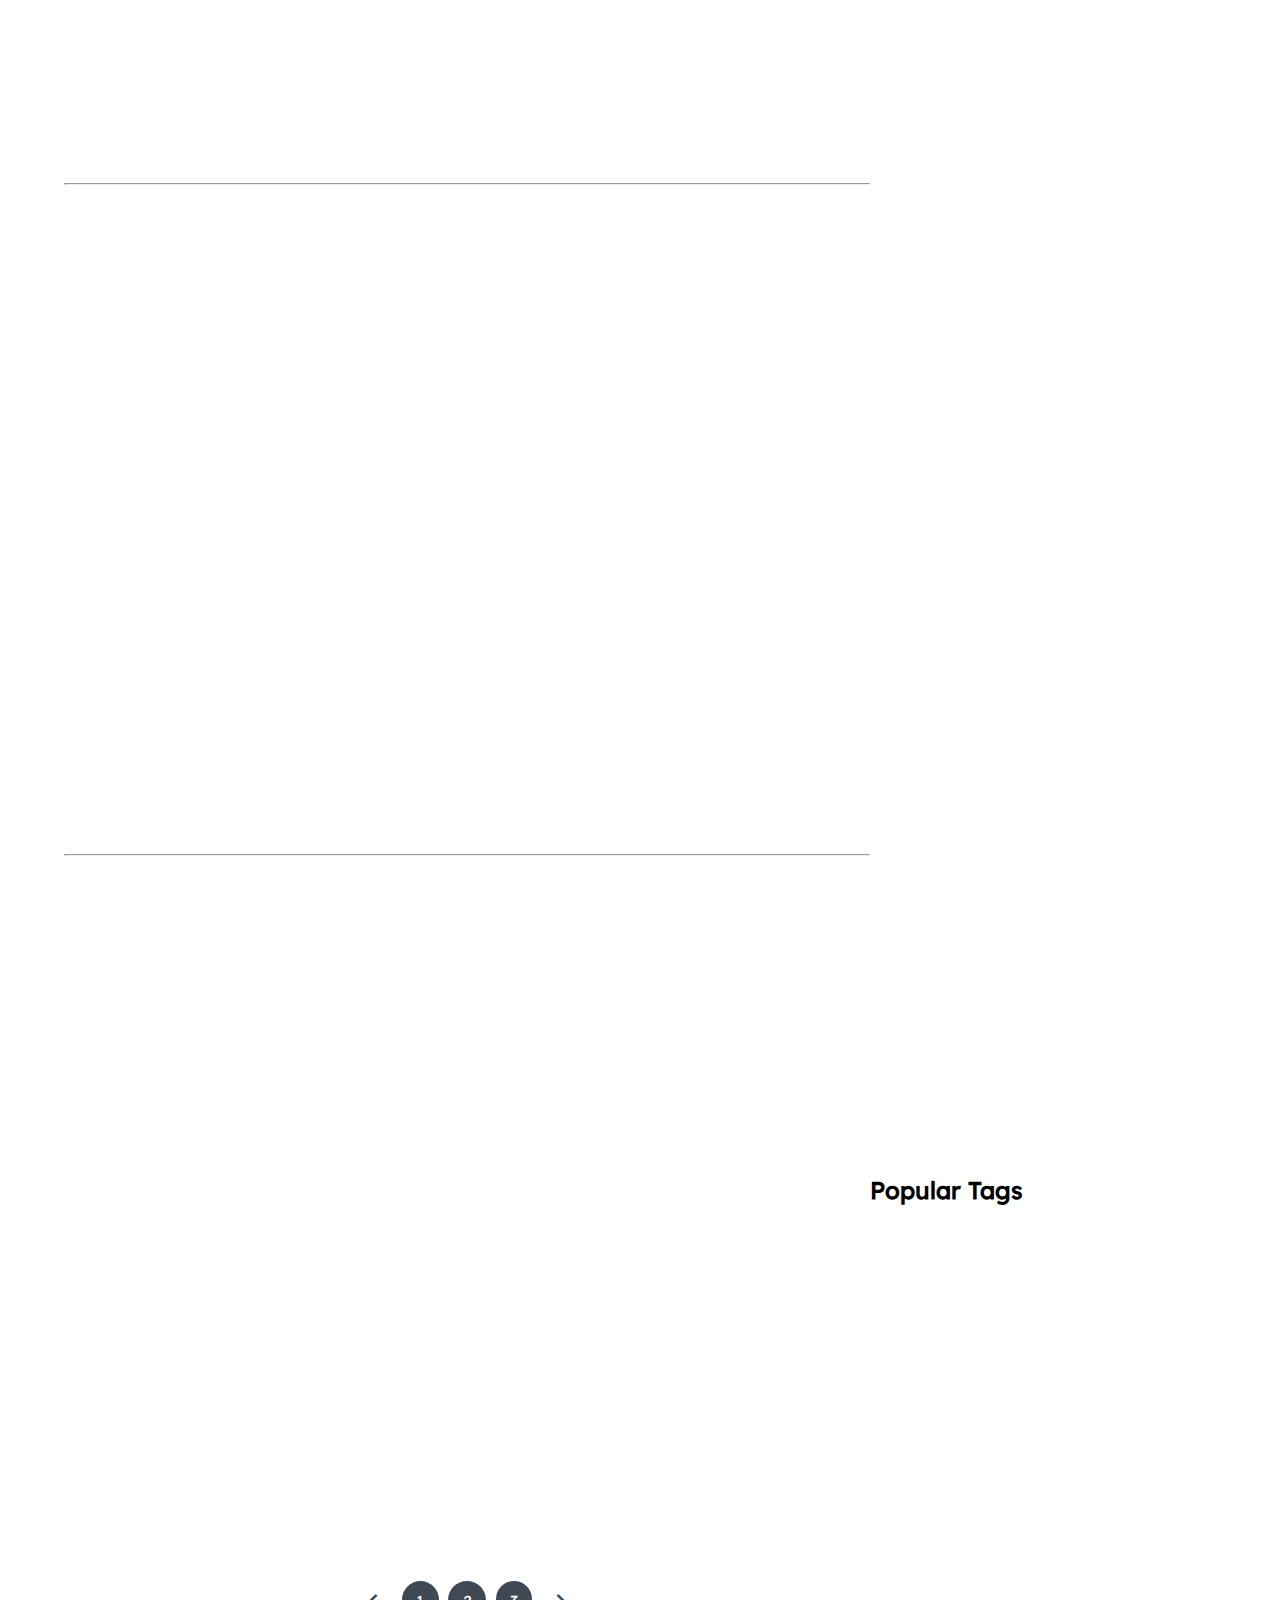
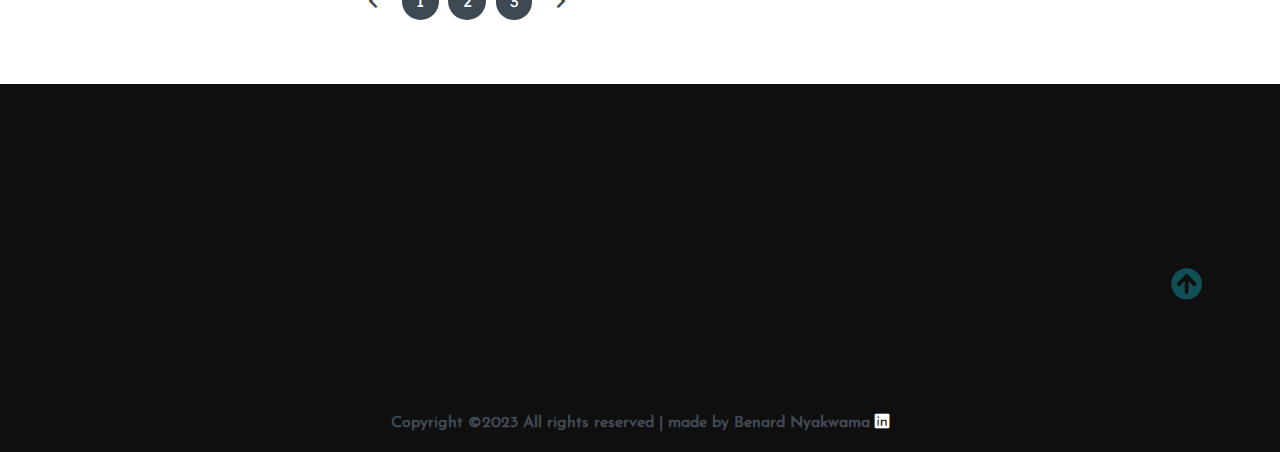
==== commit 75e3c9a2: "Update index.html" ====
--- a/index.html
+++ b/index.html
@@ -76,7 +76,7 @@
       <section class="site-title">
         <div class="site-background" data-aos="fade-up" data-aos-delay="100">
           <h3>In & About</h3>
-          <h1>Website cumming very soon</h1>
+          <h1>Website coming soon</h1>
           <button class="btn">Explore</button>
         </div>
       </section>
